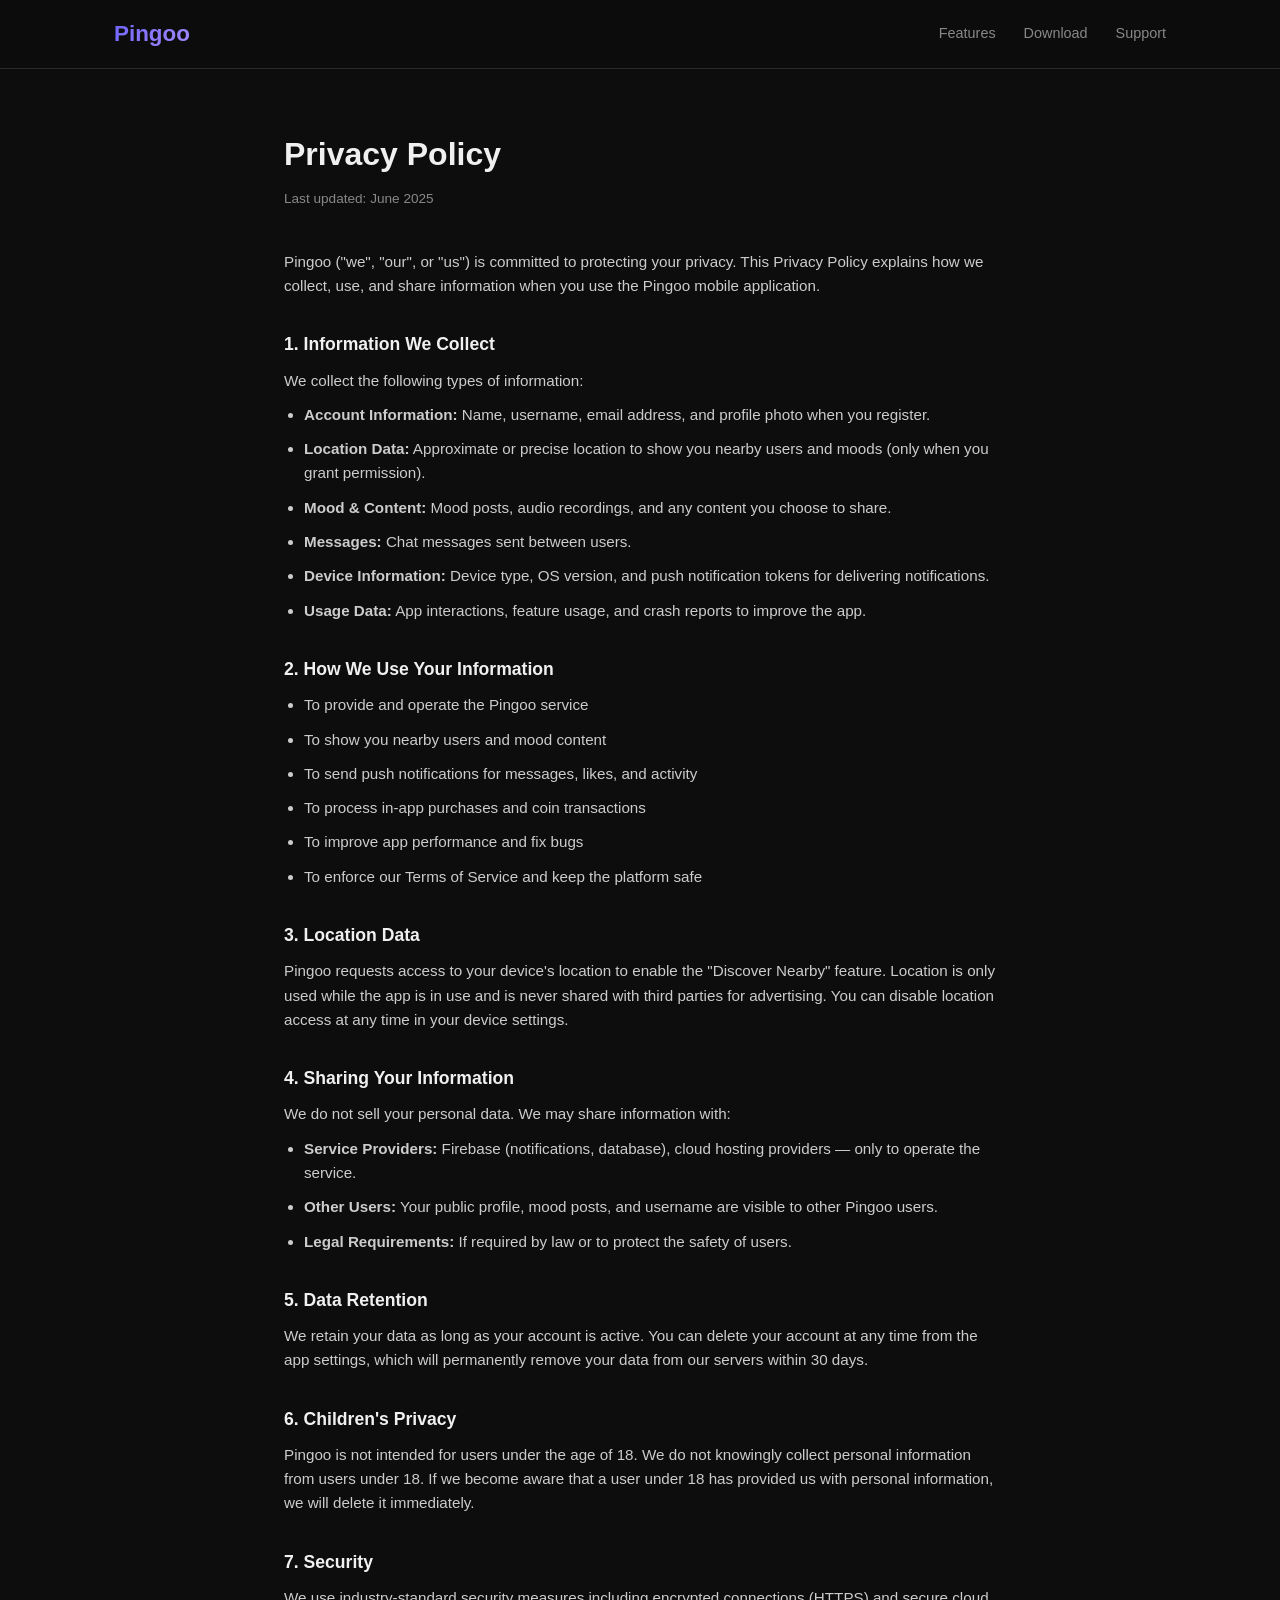
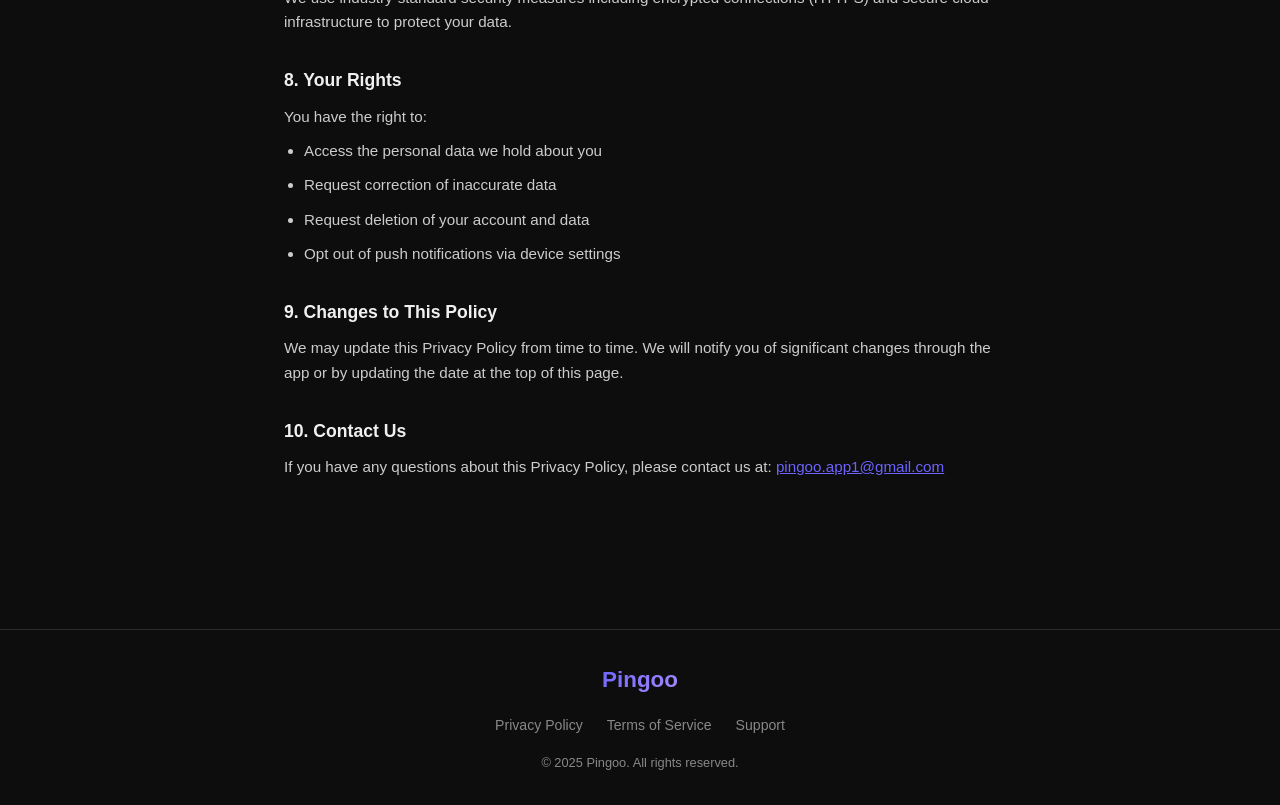
==== privacy.html @ e2393d36 "Initial website - landing page, privacy policy, terms, support" ====
<!DOCTYPE html>
<html lang="en">
<head>
  <meta charset="UTF-8" />
  <meta name="viewport" content="width=device-width, initial-scale=1.0" />
  <title>Privacy Policy – Pingoo</title>
  <link rel="icon" href="assets/icon.png" />
  <link rel="stylesheet" href="style.css" />
</head>
<body>

  <nav>
    <div class="nav-inner">
      <a href="index.html" class="nav-logo" style="text-decoration:none">Pingoo</a>
      <div class="nav-links">
        <a href="index.html#features">Features</a>
        <a href="index.html#download">Download</a>
        <a href="support.html">Support</a>
      </div>
    </div>
  </nav>

  <div class="page-content">
    <h1>Privacy Policy</h1>
    <p class="updated">Last updated: June 2025</p>

    <p>Pingoo ("we", "our", or "us") is committed to protecting your privacy. This Privacy Policy explains how we collect, use, and share information when you use the Pingoo mobile application.</p>

    <h2>1. Information We Collect</h2>
    <p>We collect the following types of information:</p>
    <ul>
      <li><strong>Account Information:</strong> Name, username, email address, and profile photo when you register.</li>
      <li><strong>Location Data:</strong> Approximate or precise location to show you nearby users and moods (only when you grant permission).</li>
      <li><strong>Mood & Content:</strong> Mood posts, audio recordings, and any content you choose to share.</li>
      <li><strong>Messages:</strong> Chat messages sent between users.</li>
      <li><strong>Device Information:</strong> Device type, OS version, and push notification tokens for delivering notifications.</li>
      <li><strong>Usage Data:</strong> App interactions, feature usage, and crash reports to improve the app.</li>
    </ul>

    <h2>2. How We Use Your Information</h2>
    <ul>
      <li>To provide and operate the Pingoo service</li>
      <li>To show you nearby users and mood content</li>
      <li>To send push notifications for messages, likes, and activity</li>
      <li>To process in-app purchases and coin transactions</li>
      <li>To improve app performance and fix bugs</li>
      <li>To enforce our Terms of Service and keep the platform safe</li>
    </ul>

    <h2>3. Location Data</h2>
    <p>Pingoo requests access to your device's location to enable the "Discover Nearby" feature. Location is only used while the app is in use and is never shared with third parties for advertising. You can disable location access at any time in your device settings.</p>

    <h2>4. Sharing Your Information</h2>
    <p>We do not sell your personal data. We may share information with:</p>
    <ul>
      <li><strong>Service Providers:</strong> Firebase (notifications, database), cloud hosting providers — only to operate the service.</li>
      <li><strong>Other Users:</strong> Your public profile, mood posts, and username are visible to other Pingoo users.</li>
      <li><strong>Legal Requirements:</strong> If required by law or to protect the safety of users.</li>
    </ul>

    <h2>5. Data Retention</h2>
    <p>We retain your data as long as your account is active. You can delete your account at any time from the app settings, which will permanently remove your data from our servers within 30 days.</p>

    <h2>6. Children's Privacy</h2>
    <p>Pingoo is not intended for users under the age of 18. We do not knowingly collect personal information from users under 18. If we become aware that a user under 18 has provided us with personal information, we will delete it immediately.</p>

    <h2>7. Security</h2>
    <p>We use industry-standard security measures including encrypted connections (HTTPS) and secure cloud infrastructure to protect your data.</p>

    <h2>8. Your Rights</h2>
    <p>You have the right to:</p>
    <ul>
      <li>Access the personal data we hold about you</li>
      <li>Request correction of inaccurate data</li>
      <li>Request deletion of your account and data</li>
      <li>Opt out of push notifications via device settings</li>
    </ul>

    <h2>9. Changes to This Policy</h2>
    <p>We may update this Privacy Policy from time to time. We will notify you of significant changes through the app or by updating the date at the top of this page.</p>

    <h2>10. Contact Us</h2>
    <p>If you have any questions about this Privacy Policy, please contact us at: <a href="mailto:pingoo.app1@gmail.com">pingoo.app1@gmail.com</a></p>
  </div>

  <footer>
    <div class="footer-inner">
      <span class="nav-logo">Pingoo</span>
      <div class="footer-links">
        <a href="privacy.html">Privacy Policy</a>
        <a href="terms.html">Terms of Service</a>
        <a href="support.html">Support</a>
      </div>
      <p class="footer-copy">© 2025 Pingoo. All rights reserved.</p>
    </div>
  </footer>

</body>
</html>
---- style.css ----
*, *::before, *::after { box-sizing: border-box; margin: 0; padding: 0; }

:root {
  --primary: #6C63FF;
  --primary-dark: #4B44CC;
  --bg: #0D0D0D;
  --bg2: #141414;
  --card: #1A1A1A;
  --text: #F0F0F0;
  --muted: #888;
  --border: #2A2A2A;
  --radius: 16px;
}

body {
  font-family: -apple-system, BlinkMacSystemFont, 'Segoe UI', sans-serif;
  background: var(--bg);
  color: var(--text);
  line-height: 1.6;
}

/* NAV */
nav {
  position: sticky;
  top: 0;
  z-index: 100;
  background: rgba(13,13,13,0.85);
  backdrop-filter: blur(12px);
  border-bottom: 1px solid var(--border);
}
.nav-inner {
  max-width: 1100px;
  margin: 0 auto;
  padding: 16px 24px;
  display: flex;
  align-items: center;
  justify-content: space-between;
}
.nav-logo {
  font-size: 1.4rem;
  font-weight: 700;
  background: linear-gradient(135deg, var(--primary), #a78bfa);
  -webkit-background-clip: text;
  -webkit-text-fill-color: transparent;
}
.nav-links { display: flex; gap: 28px; }
.nav-links a {
  color: var(--muted);
  text-decoration: none;
  font-size: 0.9rem;
  transition: color 0.2s;
}
.nav-links a:hover { color: var(--text); }

/* HERO */
.hero {
  max-width: 1100px;
  margin: 0 auto;
  padding: 80px 24px;
  display: flex;
  align-items: center;
  gap: 60px;
}
.hero-content { flex: 1; }
.hero-content h1 {
  font-size: clamp(2.2rem, 5vw, 3.5rem);
  font-weight: 800;
  line-height: 1.15;
  margin-bottom: 20px;
  background: linear-gradient(135deg, #fff 40%, #a78bfa);
  -webkit-background-clip: text;
  -webkit-text-fill-color: transparent;
}
.hero-content p {
  font-size: 1.1rem;
  color: var(--muted);
  max-width: 460px;
  margin-bottom: 36px;
}
.store-buttons { display: flex; gap: 14px; flex-wrap: wrap; }
.btn {
  display: inline-flex;
  align-items: center;
  gap: 8px;
  padding: 13px 22px;
  border-radius: 12px;
  font-size: 0.95rem;
  font-weight: 600;
  text-decoration: none;
  transition: transform 0.15s, opacity 0.15s;
  cursor: pointer;
}
.btn svg { width: 20px; height: 20px; }
.btn:hover { transform: translateY(-2px); opacity: 0.9; }
.btn-dark { background: var(--text); color: #000; }
.btn-outline { background: transparent; color: var(--text); border: 1.5px solid var(--border); }
.btn-outline:hover { border-color: var(--primary); color: var(--primary); }

/* PHONE MOCKUP */
.hero-visual { flex: 0 0 auto; }
.phone-mockup {
  width: 240px;
  height: 480px;
  background: var(--card);
  border-radius: 36px;
  border: 2px solid var(--border);
  padding: 20px;
  box-shadow: 0 40px 80px rgba(108,99,255,0.15);
  display: flex;
  align-items: center;
  justify-content: center;
}
.phone-screen {
  width: 100%;
  height: 100%;
  background: var(--bg2);
  border-radius: 24px;
  display: flex;
  align-items: center;
  justify-content: center;
}
.mood-demo { text-align: center; padding: 20px; }
.mood-emoji { font-size: 3.5rem; margin-bottom: 12px; }
.mood-demo p { font-size: 0.9rem; color: var(--muted); margin-bottom: 14px; }
.mood-tags { display: flex; gap: 6px; flex-wrap: wrap; justify-content: center; }
.mood-tags span {
  background: rgba(108,99,255,0.15);
  color: var(--primary);
  padding: 4px 10px;
  border-radius: 20px;
  font-size: 0.75rem;
}

/* FEATURES */
.features {
  background: var(--bg2);
  padding: 80px 24px;
  text-align: center;
}
.features h2 {
  font-size: clamp(1.6rem, 3vw, 2.2rem);
  font-weight: 700;
  margin-bottom: 48px;
}
.features-grid {
  max-width: 1100px;
  margin: 0 auto;
  display: grid;
  grid-template-columns: repeat(auto-fit, minmax(280px, 1fr));
  gap: 20px;
}
.feature-card {
  background: var(--card);
  border: 1px solid var(--border);
  border-radius: var(--radius);
  padding: 28px 24px;
  text-align: left;
  transition: border-color 0.2s, transform 0.2s;
}
.feature-card:hover { border-color: var(--primary); transform: translateY(-4px); }
.feature-icon { font-size: 2rem; margin-bottom: 14px; }
.feature-card h3 { font-size: 1rem; font-weight: 700; margin-bottom: 8px; }
.feature-card p { font-size: 0.88rem; color: var(--muted); }

/* DOWNLOAD */
.download {
  padding: 80px 24px;
  text-align: center;
  background: linear-gradient(135deg, rgba(108,99,255,0.08), transparent);
}
.download h2 { font-size: clamp(1.6rem, 3vw, 2.2rem); font-weight: 700; margin-bottom: 12px; }
.download p { color: var(--muted); margin-bottom: 36px; }
.download .store-buttons { justify-content: center; }

/* FOOTER */
footer {
  border-top: 1px solid var(--border);
  padding: 32px 24px;
}
.footer-inner {
  max-width: 1100px;
  margin: 0 auto;
  display: flex;
  flex-direction: column;
  align-items: center;
  gap: 16px;
  text-align: center;
}
.footer-links { display: flex; gap: 24px; flex-wrap: wrap; justify-content: center; }
.footer-links a { color: var(--muted); text-decoration: none; font-size: 0.88rem; }
.footer-links a:hover { color: var(--text); }
.footer-copy { color: var(--muted); font-size: 0.8rem; }

/* PRIVACY / TERMS / SUPPORT pages */
.page-content {
  max-width: 760px;
  margin: 60px auto;
  padding: 0 24px 80px;
}
.page-content h1 { font-size: 2rem; font-weight: 800; margin-bottom: 8px; }
.page-content .updated { color: var(--muted); font-size: 0.85rem; margin-bottom: 40px; }
.page-content h2 { font-size: 1.1rem; font-weight: 700; margin: 32px 0 10px; }
.page-content p, .page-content li { color: #ccc; font-size: 0.95rem; margin-bottom: 10px; }
.page-content ul { padding-left: 20px; }
.page-content a { color: var(--primary); }

@media (max-width: 768px) {
  .hero { flex-direction: column; padding: 48px 24px; text-align: center; }
  .hero-content p { margin: 0 auto 36px; }
  .store-buttons { justify-content: center; }
  .hero-visual { display: none; }
  .nav-links { gap: 16px; }
}
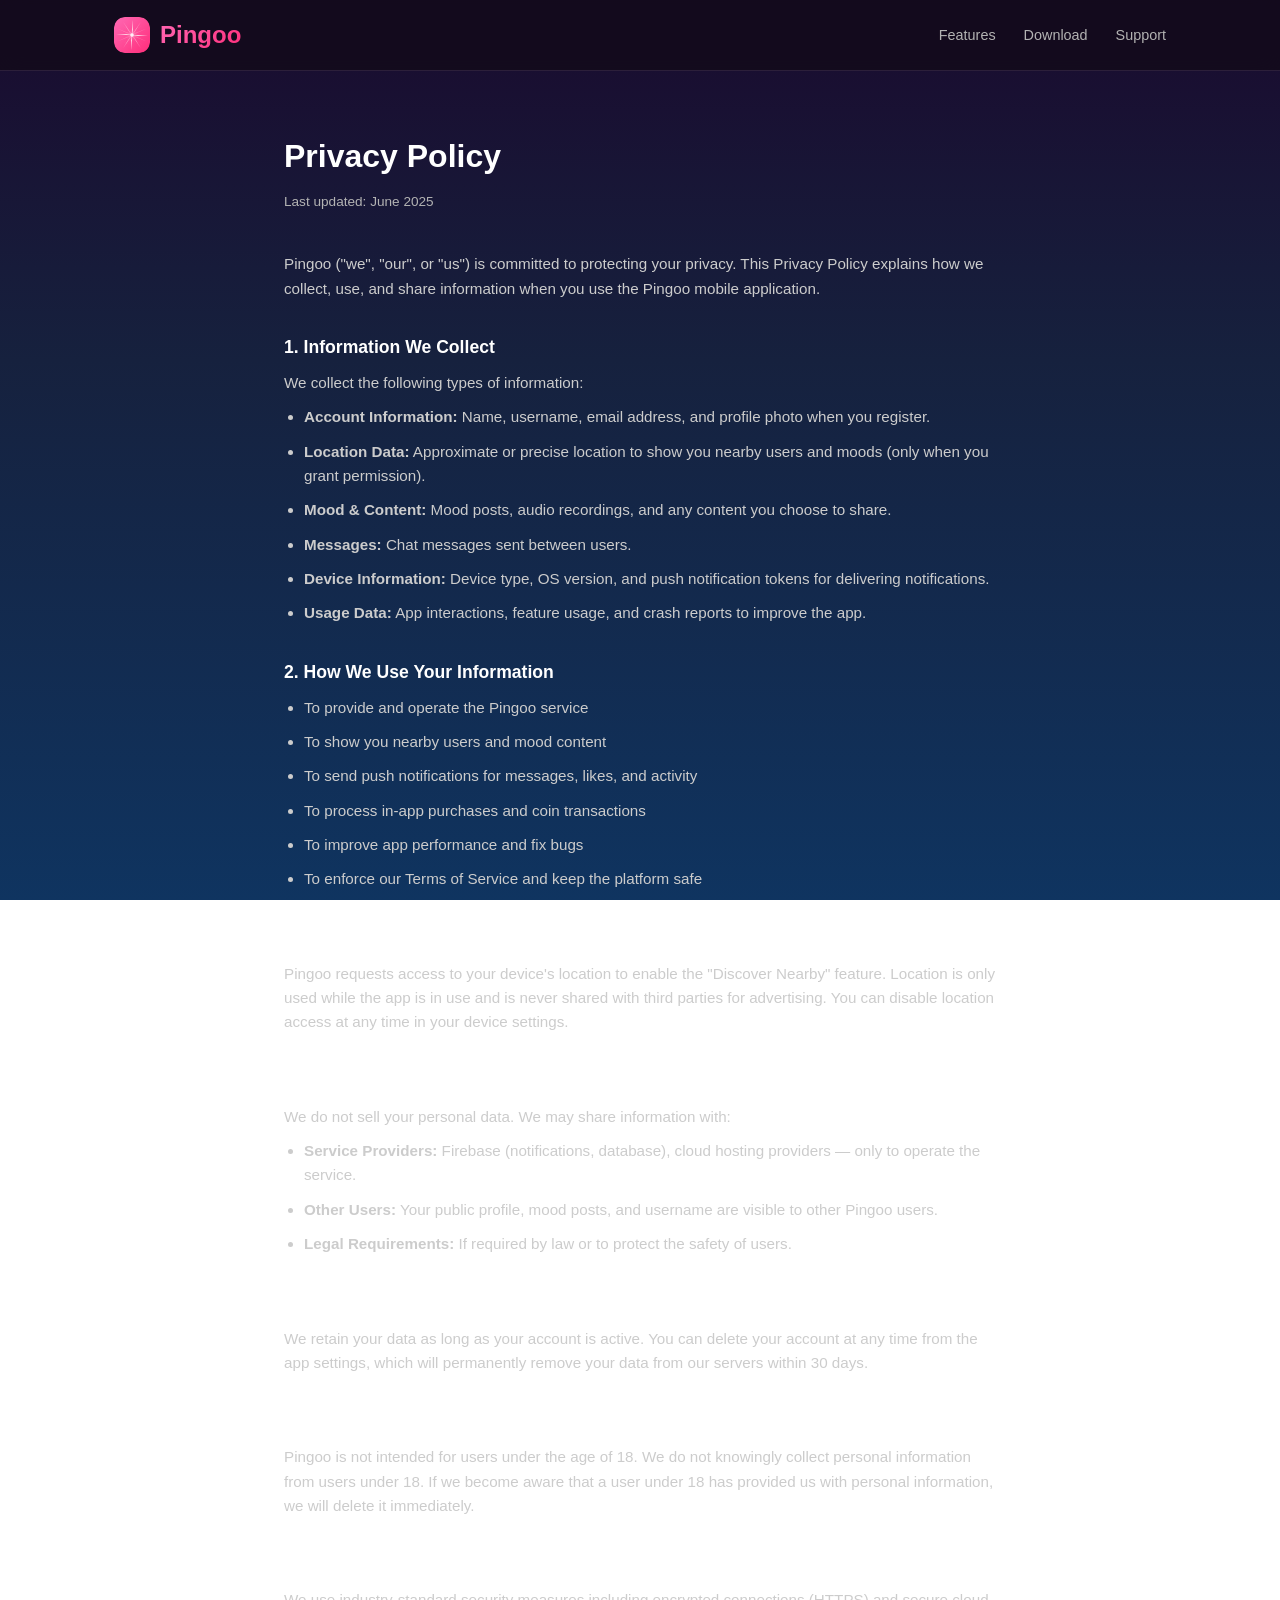
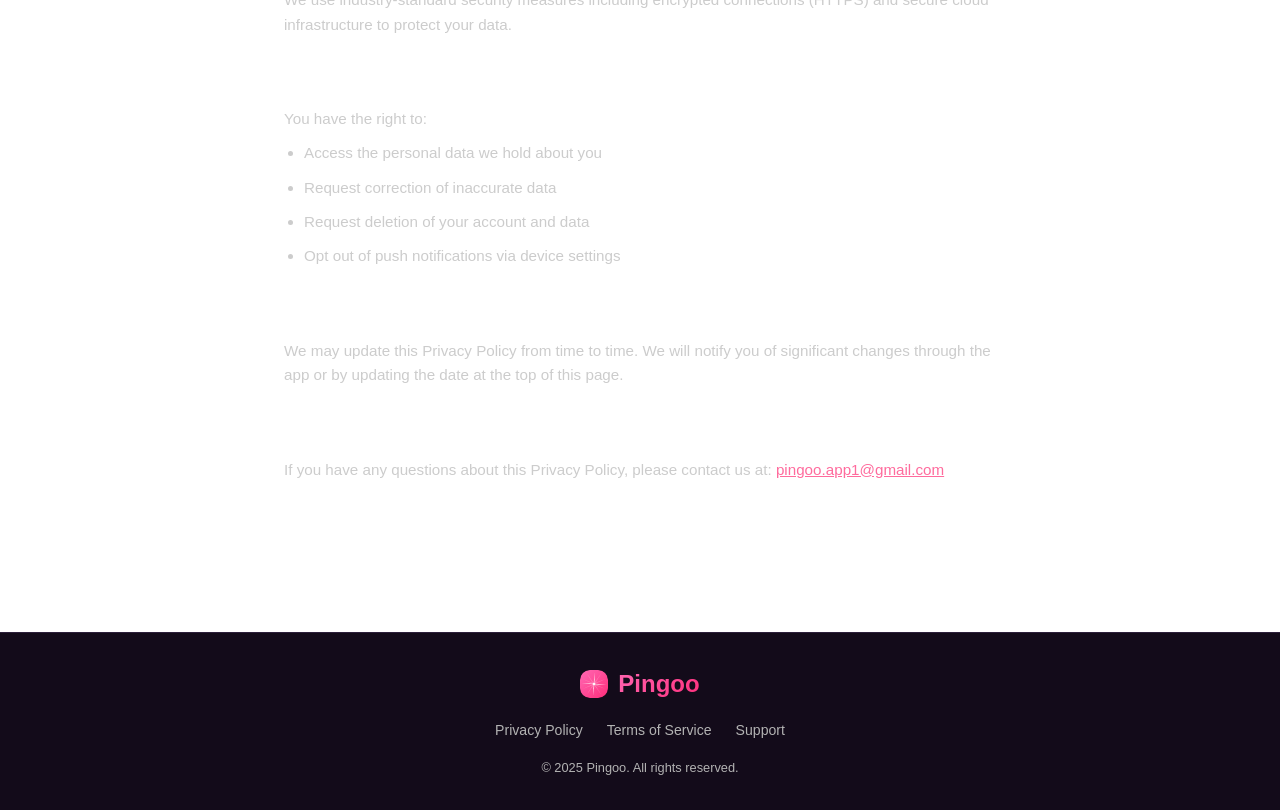
==== commit 3e1c46da: "Update website theme to match Pingoo app - add logo, animations, moods section" ====
--- a/privacy.html
+++ b/privacy.html
@@ -4,14 +4,17 @@
   <meta charset="UTF-8" />
   <meta name="viewport" content="width=device-width, initial-scale=1.0" />
   <title>Privacy Policy – Pingoo</title>
-  <link rel="icon" href="assets/icon.png" />
+  <link rel="icon" href="pingoo-logo-static.svg" />
   <link rel="stylesheet" href="style.css" />
 </head>
 <body>
 
   <nav>
     <div class="nav-inner">
-      <a href="index.html" class="nav-logo" style="text-decoration:none">Pingoo</a>
+      <a href="index.html" class="logo-wrapper" style="text-decoration:none">
+        <img src="pingoo-logo-static.svg" alt="Pingoo" class="nav-logo-icon" />
+        <span class="nav-logo">Pingoo</span>
+      </a>
       <div class="nav-links">
         <a href="index.html#features">Features</a>
         <a href="index.html#download">Download</a>
@@ -85,7 +88,10 @@
 
   <footer>
     <div class="footer-inner">
-      <span class="nav-logo">Pingoo</span>
+      <div class="logo-wrapper">
+        <img src="pingoo-logo-static.svg" alt="Pingoo" class="nav-logo-icon" style="width:28px;height:28px;" />
+        <span class="nav-logo">Pingoo</span>
+      </div>
       <div class="footer-links">
         <a href="privacy.html">Privacy Policy</a>
         <a href="terms.html">Terms of Service</a>
--- a/style.css
+++ b/style.css
@@ -1,22 +1,64 @@
 *, *::before, *::after { box-sizing: border-box; margin: 0; padding: 0; }
 
 :root {
-  --primary: #6C63FF;
-  --primary-dark: #4B44CC;
-  --bg: #0D0D0D;
-  --bg2: #141414;
-  --card: #1A1A1A;
-  --text: #F0F0F0;
-  --muted: #888;
-  --border: #2A2A2A;
+  --primary: #F70776;
+  --primary-light: #FF6B9D;
+  --primary-dark: #FF2D7A;
+  --secondary: #03C8F0;
+  --bg: #130B1A;
+  --bg2: #1C0F2A;
+  --bg3: #1a0a2e;
+  --card: #1E1226;
+  --text: #FFFFFF;
+  --muted: #B3B3B3;
+  --border: #2C1F3A;
   --radius: 16px;
+  --gradient-bg: linear-gradient(135deg, #1a0a2e, #16213e, #0f3460);
+  --gradient-pink: linear-gradient(135deg, #FF69B4, #FF2D7A);
 }
 
 body {
   font-family: -apple-system, BlinkMacSystemFont, 'Segoe UI', sans-serif;
-  background: var(--bg);
+  background: linear-gradient(180deg, #1a0a2e 0%, #16213e 40%, #0f3460 100%);
+  background-attachment: fixed;
   color: var(--text);
   line-height: 1.6;
+  overflow-x: hidden;
+}
+
+/* ANIMATIONS */
+@keyframes spin {
+  from { transform: rotate(0deg); }
+  to { transform: rotate(360deg); }
+}
+
+@keyframes pulse-glow {
+  0%, 100% { transform: scale(1); opacity: 0.5; }
+  50% { transform: scale(1.15); opacity: 0.8; }
+}
+
+@keyframes fadeInUp {
+  from { opacity: 0; transform: translateY(30px); }
+  to { opacity: 1; transform: translateY(0); }
+}
+
+@keyframes float {
+  0%, 100% { transform: translateY(0); }
+  50% { transform: translateY(-12px); }
+}
+
+.spin-slow {
+  animation: spin 12s linear infinite;
+}
+
+.fade-in-up {
+  opacity: 0;
+  transform: translateY(30px);
+  transition: opacity 0.6s ease, transform 0.6s ease;
+}
+.fade-in-up.visible {
+  opacity: 1;
+  transform: translateY(0);
 }
 
 /* NAV */
@@ -24,7 +66,7 @@
   position: sticky;
   top: 0;
   z-index: 100;
-  background: rgba(13,13,13,0.85);
+  background: rgba(19,11,26,0.85);
   backdrop-filter: blur(12px);
   border-bottom: 1px solid var(--border);
 }
@@ -37,11 +79,21 @@
   justify-content: space-between;
 }
 .nav-logo {
-  font-size: 1.4rem;
-  font-weight: 700;
-  background: linear-gradient(135deg, var(--primary), #a78bfa);
+  font-size: 1.5rem;
+  font-weight: 800;
+  background: var(--gradient-pink);
   -webkit-background-clip: text;
   -webkit-text-fill-color: transparent;
+}
+.nav-logo-icon {
+  width: 36px;
+  height: 36px;
+  border-radius: 10px;
+}
+.logo-wrapper {
+  display: flex;
+  align-items: center;
+  gap: 10px;
 }
 .nav-links { display: flex; gap: 28px; }
 .nav-links a {
@@ -50,7 +102,7 @@
   font-size: 0.9rem;
   transition: color 0.2s;
 }
-.nav-links a:hover { color: var(--text); }
+.nav-links a:hover { color: var(--primary-light); }
 
 /* HERO */
 .hero {
@@ -67,7 +119,7 @@
   font-weight: 800;
   line-height: 1.15;
   margin-bottom: 20px;
-  background: linear-gradient(135deg, #fff 40%, #a78bfa);
+  background: linear-gradient(135deg, #fff 30%, #FF6B9D 70%, #FF2D7A);
   -webkit-background-clip: text;
   -webkit-text-fill-color: transparent;
 }
@@ -87,48 +139,52 @@
   font-size: 0.95rem;
   font-weight: 600;
   text-decoration: none;
-  transition: transform 0.15s, opacity 0.15s;
+  transition: transform 0.15s, opacity 0.15s, box-shadow 0.2s;
   cursor: pointer;
 }
 .btn svg { width: 20px; height: 20px; }
-.btn:hover { transform: translateY(-2px); opacity: 0.9; }
-.btn-dark { background: var(--text); color: #000; }
-.btn-outline { background: transparent; color: var(--text); border: 1.5px solid var(--border); }
-.btn-outline:hover { border-color: var(--primary); color: var(--primary); }
-
-/* PHONE MOCKUP */
+.btn:hover { transform: translateY(-2px); }
+.btn-dark {
+  background: var(--gradient-pink);
+  color: #fff;
+  box-shadow: 0 4px 20px rgba(247, 7, 118, 0.3);
+}
+.btn-dark:hover { box-shadow: 0 6px 30px rgba(247, 7, 118, 0.5); }
+.btn-outline {
+  background: linear-gradient(135deg, #1a1a2e, #16213e);
+  color: var(--text);
+  border: 1.5px solid rgba(3, 200, 240, 0.4);
+  box-shadow: 0 4px 20px rgba(3, 200, 240, 0.15);
+}
+.btn-outline:hover {
+  border-color: var(--secondary);
+  color: var(--secondary);
+  box-shadow: 0 6px 30px rgba(3, 200, 240, 0.3);
+}
+
+/* HERO LOGO */
 .hero-visual { flex: 0 0 auto; }
-.phone-mockup {
-  width: 240px;
-  height: 480px;
-  background: var(--card);
-  border-radius: 36px;
-  border: 2px solid var(--border);
-  padding: 20px;
-  box-shadow: 0 40px 80px rgba(108,99,255,0.15);
+.hero-logo-container {
+  position: relative;
+  width: 280px;
+  height: 280px;
   display: flex;
   align-items: center;
   justify-content: center;
 }
-.phone-screen {
-  width: 100%;
-  height: 100%;
-  background: var(--bg2);
-  border-radius: 24px;
-  display: flex;
-  align-items: center;
-  justify-content: center;
-}
-.mood-demo { text-align: center; padding: 20px; }
-.mood-emoji { font-size: 3.5rem; margin-bottom: 12px; }
-.mood-demo p { font-size: 0.9rem; color: var(--muted); margin-bottom: 14px; }
-.mood-tags { display: flex; gap: 6px; flex-wrap: wrap; justify-content: center; }
-.mood-tags span {
-  background: rgba(108,99,255,0.15);
-  color: var(--primary);
-  padding: 4px 10px;
-  border-radius: 20px;
-  font-size: 0.75rem;
+.hero-logo {
+  width: 220px;
+  height: 220px;
+  filter: drop-shadow(0 0 30px rgba(255, 45, 122, 0.4));
+  animation: spin 12s linear infinite, float 4s ease-in-out infinite;
+}
+.logo-glow {
+  position: absolute;
+  width: 260px;
+  height: 260px;
+  border-radius: 50%;
+  background: radial-gradient(circle, rgba(247, 7, 118, 0.3) 0%, transparent 70%);
+  animation: pulse-glow 3s ease-in-out infinite;
 }
 
 /* FEATURES */
@@ -141,6 +197,9 @@
   font-size: clamp(1.6rem, 3vw, 2.2rem);
   font-weight: 700;
   margin-bottom: 48px;
+  background: linear-gradient(135deg, #fff, #FF6B9D);
+  -webkit-background-clip: text;
+  -webkit-text-fill-color: transparent;
 }
 .features-grid {
   max-width: 1100px;
@@ -155,20 +214,28 @@
   border-radius: var(--radius);
   padding: 28px 24px;
   text-align: left;
-  transition: border-color 0.2s, transform 0.2s;
-}
-.feature-card:hover { border-color: var(--primary); transform: translateY(-4px); }
+  transition: border-color 0.3s, transform 0.3s, box-shadow 0.3s;
+}
+.feature-card:hover {
+  border-color: var(--primary);
+  transform: translateY(-6px);
+  box-shadow: 0 12px 40px rgba(247, 7, 118, 0.15);
+}
 .feature-icon { font-size: 2rem; margin-bottom: 14px; }
-.feature-card h3 { font-size: 1rem; font-weight: 700; margin-bottom: 8px; }
+.feature-card h3 { font-size: 1rem; font-weight: 700; margin-bottom: 8px; color: var(--text); }
 .feature-card p { font-size: 0.88rem; color: var(--muted); }
 
 /* DOWNLOAD */
 .download {
   padding: 80px 24px;
   text-align: center;
-  background: linear-gradient(135deg, rgba(108,99,255,0.08), transparent);
-}
-.download h2 { font-size: clamp(1.6rem, 3vw, 2.2rem); font-weight: 700; margin-bottom: 12px; }
+  background: linear-gradient(135deg, rgba(247, 7, 118, 0.08), rgba(3, 200, 240, 0.05), transparent);
+}
+.download h2 {
+  font-size: clamp(1.6rem, 3vw, 2.2rem);
+  font-weight: 700;
+  margin-bottom: 12px;
+}
 .download p { color: var(--muted); margin-bottom: 36px; }
 .download .store-buttons { justify-content: center; }
 
@@ -176,6 +243,7 @@
 footer {
   border-top: 1px solid var(--border);
   padding: 32px 24px;
+  background: var(--bg);
 }
 .footer-inner {
   max-width: 1100px;
@@ -187,8 +255,8 @@
   text-align: center;
 }
 .footer-links { display: flex; gap: 24px; flex-wrap: wrap; justify-content: center; }
-.footer-links a { color: var(--muted); text-decoration: none; font-size: 0.88rem; }
-.footer-links a:hover { color: var(--text); }
+.footer-links a { color: var(--muted); text-decoration: none; font-size: 0.88rem; transition: color 0.2s; }
+.footer-links a:hover { color: var(--primary-light); }
 .footer-copy { color: var(--muted); font-size: 0.8rem; }
 
 /* PRIVACY / TERMS / SUPPORT pages */
@@ -202,12 +270,15 @@
 .page-content h2 { font-size: 1.1rem; font-weight: 700; margin: 32px 0 10px; }
 .page-content p, .page-content li { color: #ccc; font-size: 0.95rem; margin-bottom: 10px; }
 .page-content ul { padding-left: 20px; }
-.page-content a { color: var(--primary); }
+.page-content a { color: var(--primary-light); }
 
 @media (max-width: 768px) {
   .hero { flex-direction: column; padding: 48px 24px; text-align: center; }
   .hero-content p { margin: 0 auto 36px; }
   .store-buttons { justify-content: center; }
-  .hero-visual { display: none; }
+  .hero-visual { display: block; }
+  .hero-logo-container { width: 200px; height: 200px; margin: 0 auto; }
+  .hero-logo { width: 160px; height: 160px; }
+  .logo-glow { width: 190px; height: 190px; }
   .nav-links { gap: 16px; }
 }
